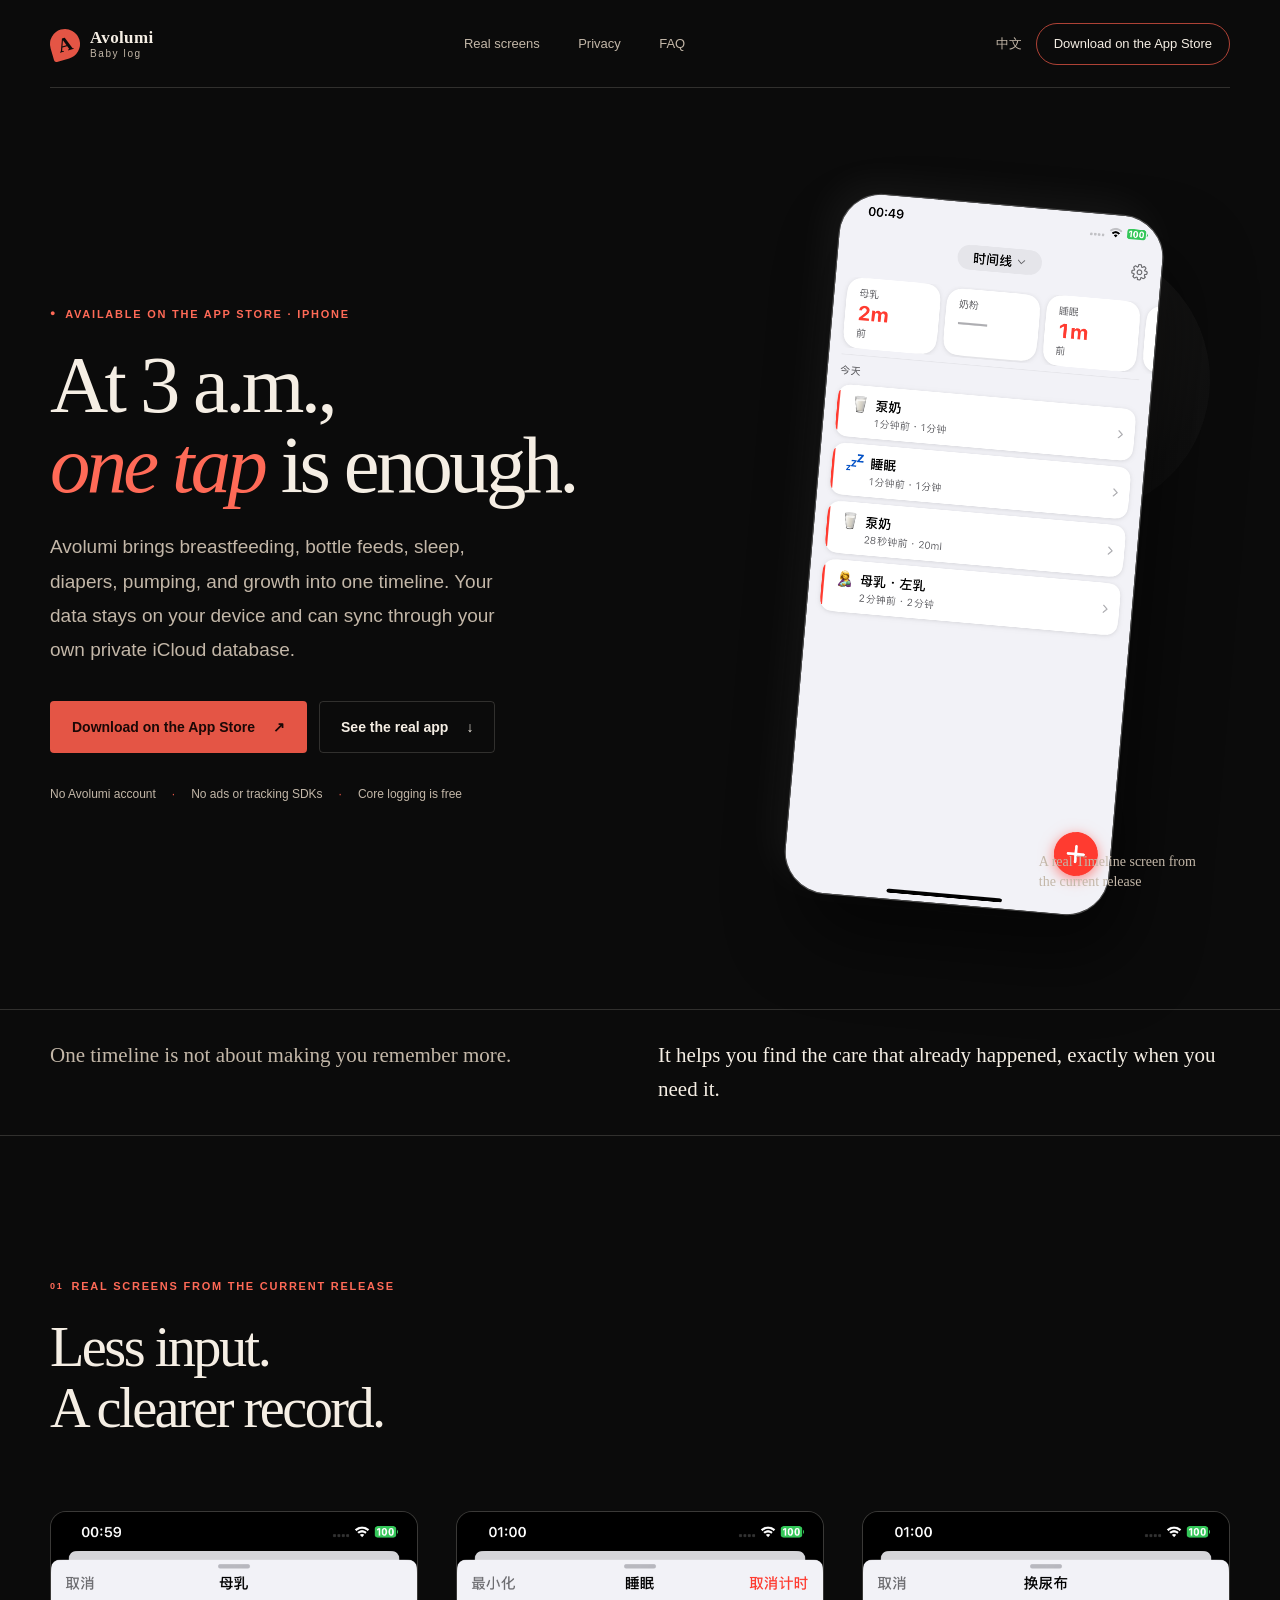
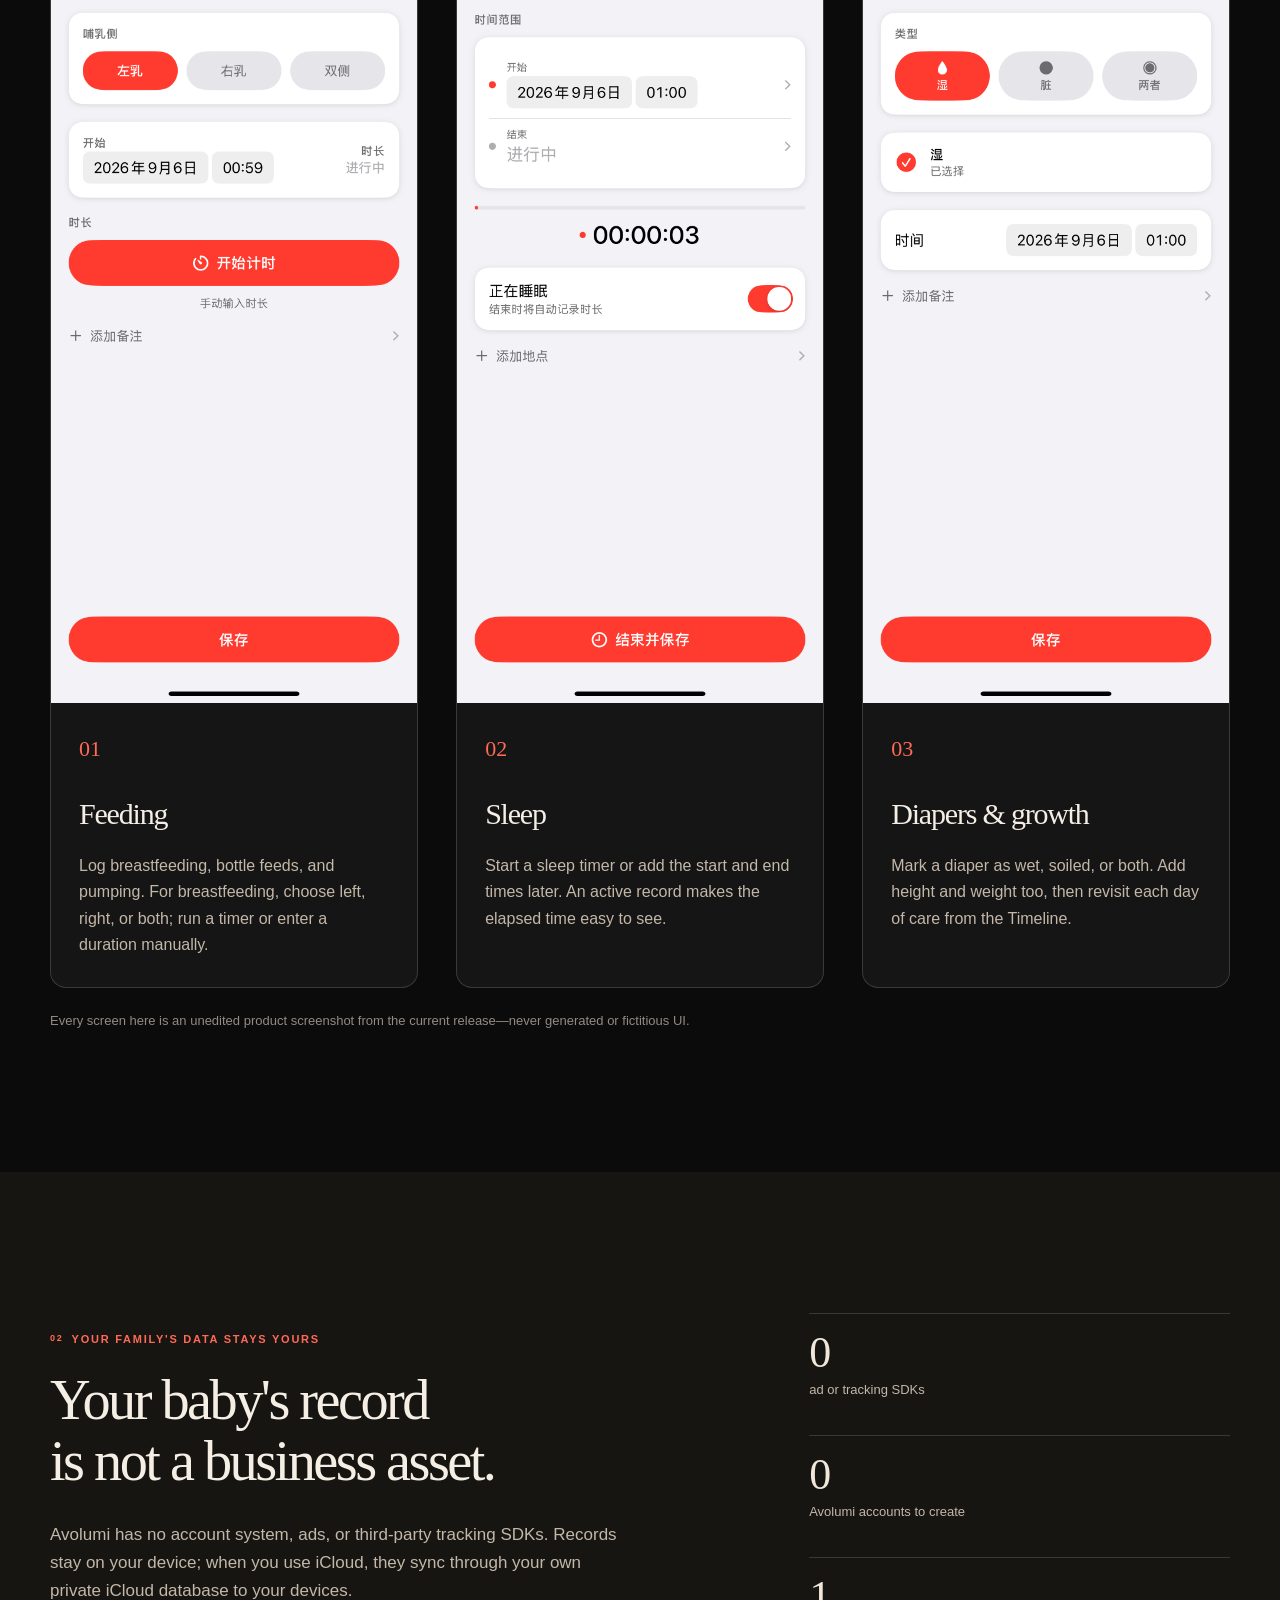
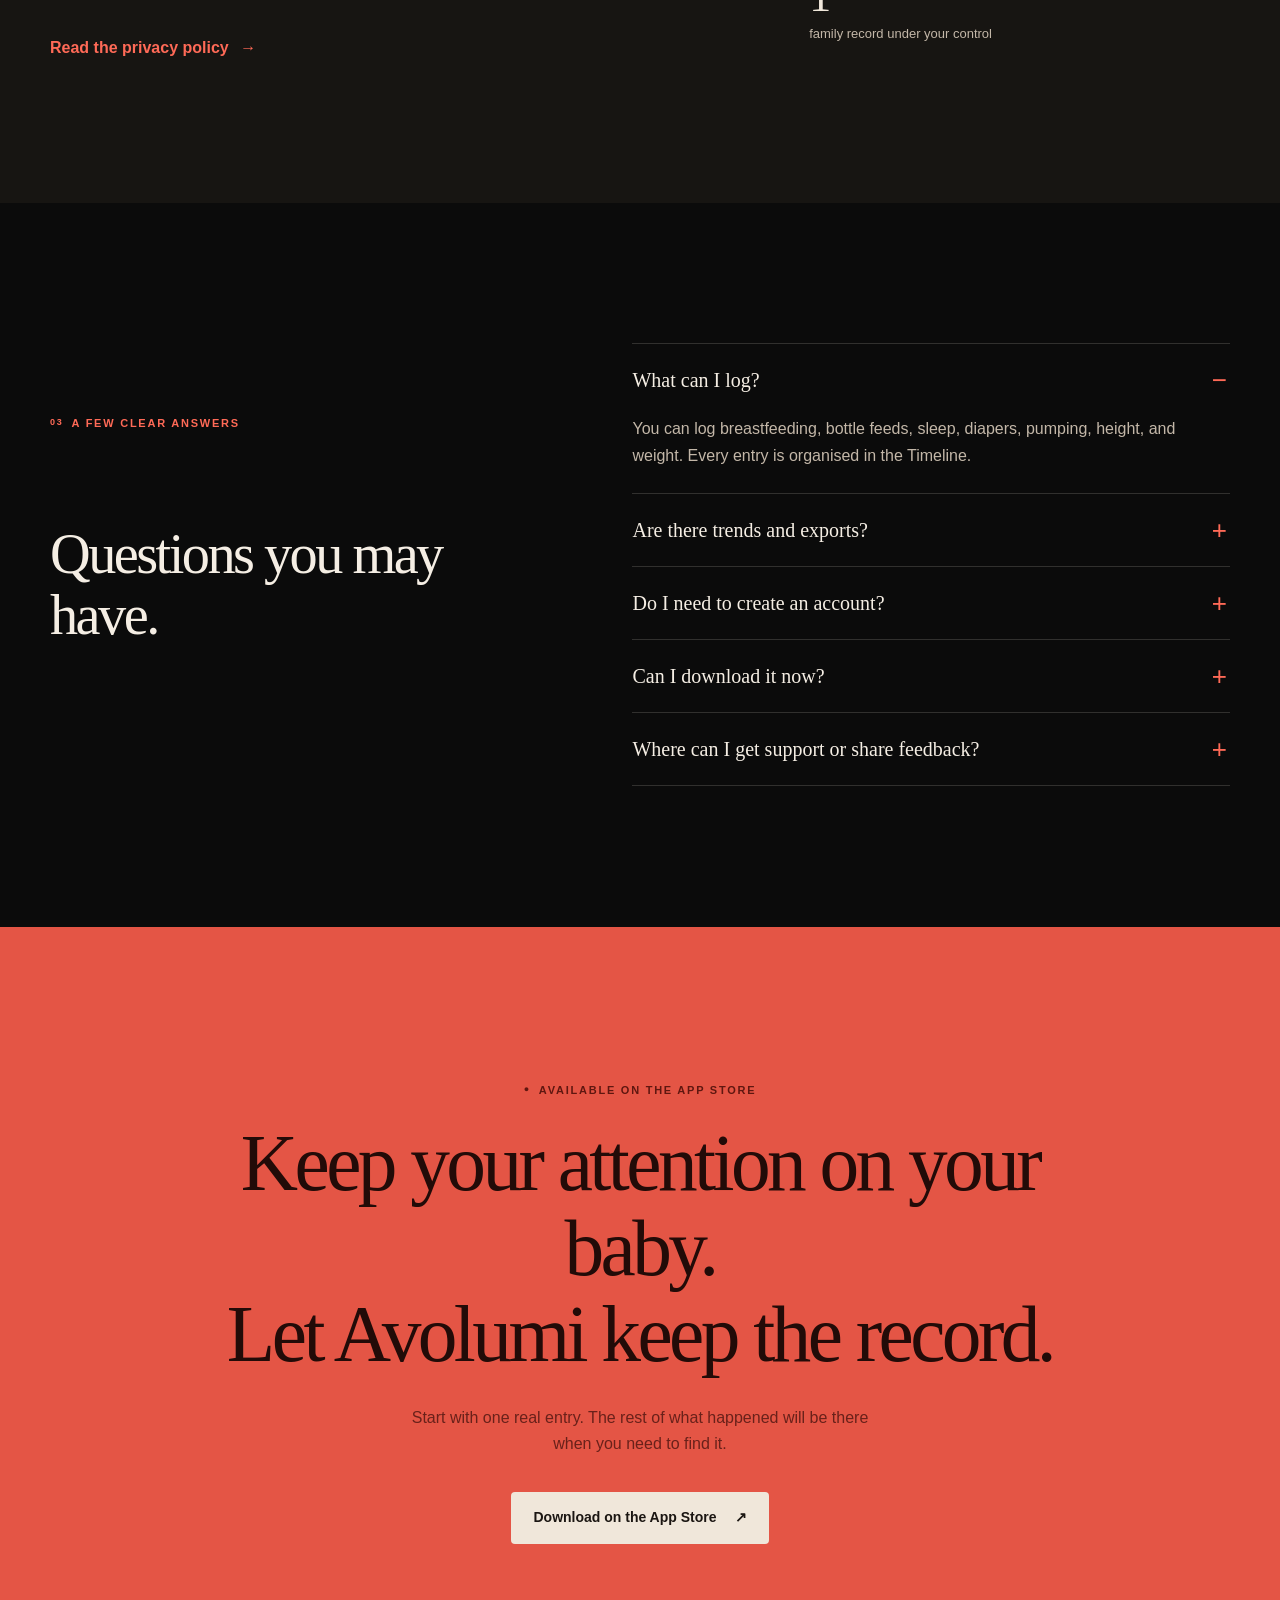
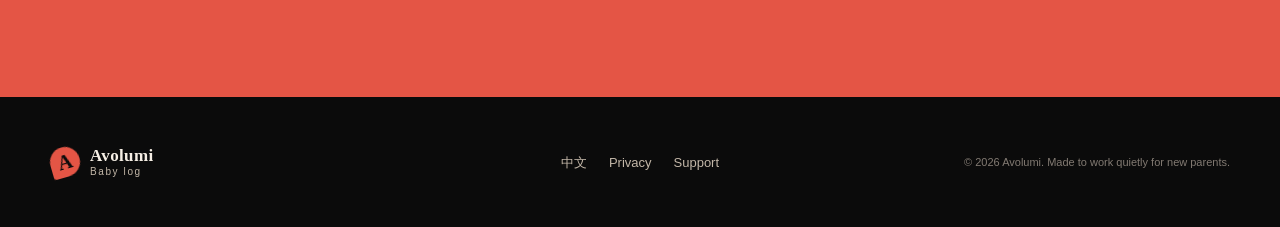
==== en/index.html @ 077c8b5e "Give international parents a complete product path Add an English landing page plus matching privacy" ====
<!doctype html>
<html lang="en">
  <head>
    <meta charset="utf-8">
    <meta name="viewport" content="width=device-width, initial-scale=1">
    <meta name="description" content="Avolumi is a private baby log for new parents. Track feeding, sleep, diapers, and growth in one real timeline.">
    <meta name="theme-color" content="#0b0b0b">
    <meta property="og:title" content="Avolumi | A calm baby log for new parents">
    <meta property="og:description" content="Track feeding, sleep, diapers, and growth. Your data stays on your device and in your own iCloud account.">
    <meta property="og:type" content="website">
    <title>Avolumi | A calm baby log for new parents</title>
    <link rel="stylesheet" href="../styles.css?v=20261005-bilingual-2">
  </head>
  <body>
    <a class="skip-link" href="#main">Skip to main content</a>

    <header class="site-header">
      <a class="brand" href="#top" aria-label="Avolumi home">
        <span class="brand-mark" aria-hidden="true">A</span>
        <span><strong>Avolumi</strong><small>Baby log</small></span>
      </a>
      <nav aria-label="Page navigation">
        <a href="#screens">Real screens</a>
        <a href="#privacy">Privacy</a>
        <a href="#faq">FAQ</a>
      </nav>
      <div class="header-actions">
        <a class="language-switch" href="../" hreflang="zh-Hans" lang="zh-Hans">中文</a>
        <a class="header-cta" href="https://apps.apple.com/app/id6807916555" target="_blank" rel="noopener">Download on the App Store</a>
      </div>
    </header>

    <main id="main">
      <section class="hero" id="top" aria-labelledby="hero-title">
        <div class="hero-copy reveal">
          <p class="eyebrow"><span aria-hidden="true">●</span> Available on the App Store · iPhone</p>
          <h1 id="hero-title">At 3 a.m.,<br><em>one tap</em> is enough.</h1>
          <p class="hero-lede">Avolumi brings breastfeeding, bottle feeds, sleep, diapers, pumping, and growth into one timeline. Your data stays on your device and can sync through your own private iCloud database.</p>
          <div class="hero-actions">
            <a class="button button-primary" href="https://apps.apple.com/app/id6807916555" target="_blank" rel="noopener">Download on the App Store <span aria-hidden="true">↗</span></a>
            <a class="button button-quiet" href="#screens">See the real app <span aria-hidden="true">↓</span></a>
          </div>
          <ul class="trust-list" aria-label="Product commitments">
            <li>No Avolumi account</li>
            <li>No ads or tracking SDKs</li>
            <li>Core logging is free</li>
          </ul>
        </div>

        <div class="hero-art reveal">
          <figure class="hero-shot">
            <img src="../assets/screenshots/timeline.png" alt="The real Avolumi Timeline screen with feeding, sleep, and diaper records">
            <figcaption>A real Timeline screen from the current release</figcaption>
          </figure>
        </div>
      </section>

      <section class="quiet-band" aria-label="Product positioning">
        <p>One timeline is not about making you remember more.</p>
        <p>It helps you find the care that already happened, exactly when you need it.</p>
      </section>

      <section class="screens section" id="screens" aria-labelledby="screens-title">
        <div class="section-heading reveal">
          <p class="eyebrow"><span aria-hidden="true">01</span> Real screens from the current release</p>
          <h2 id="screens-title">Less input.<br>A clearer record.</h2>
        </div>
        <div class="screen-grid">
          <article class="screen-card reveal">
            <img src="../assets/screenshots/breastfeeding.png" alt="The real Avolumi breastfeeding entry screen, with left, right, and duration controls">
            <div class="screen-copy">
              <p class="moment-number" aria-hidden="true">01</p>
              <h3>Feeding</h3>
              <p>Log breastfeeding, bottle feeds, and pumping. For breastfeeding, choose left, right, or both; run a timer or enter a duration manually.</p>
            </div>
          </article>
          <article class="screen-card reveal">
            <img src="../assets/screenshots/sleep.png" alt="The real Avolumi sleep timer screen showing an active sleep record">
            <div class="screen-copy">
              <p class="moment-number" aria-hidden="true">02</p>
              <h3>Sleep</h3>
              <p>Start a sleep timer or add the start and end times later. An active record makes the elapsed time easy to see.</p>
            </div>
          </article>
          <article class="screen-card reveal">
            <img src="../assets/screenshots/diaper.png" alt="The real Avolumi diaper entry screen with wet, soiled, and mixed options">
            <div class="screen-copy">
              <p class="moment-number" aria-hidden="true">03</p>
              <h3>Diapers &amp; growth</h3>
              <p>Mark a diaper as wet, soiled, or both. Add height and weight too, then revisit each day of care from the Timeline.</p>
            </div>
          </article>
        </div>
        <p class="screens-note">Every screen here is an unedited product screenshot from the current release—never generated or fictitious UI.</p>
      </section>

      <section class="privacy section" id="privacy" aria-labelledby="privacy-title">
        <div class="privacy-panel reveal">
          <div class="privacy-copy">
            <p class="eyebrow"><span aria-hidden="true">02</span> Your family's data stays yours</p>
            <h2 id="privacy-title">Your baby's record<br>is not a business asset.</h2>
            <p>Avolumi has no account system, ads, or third-party tracking SDKs. Records stay on your device; when you use iCloud, they sync through your own private iCloud database to your devices.</p>
            <a class="text-link" href="privacy.html">Read the privacy policy <span aria-hidden="true">→</span></a>
          </div>
          <dl class="privacy-facts">
            <div><dt>0</dt><dd>ad or tracking SDKs</dd></div>
            <div><dt>0</dt><dd>Avolumi accounts to create</dd></div>
            <div><dt>1</dt><dd>family record under your control</dd></div>
          </dl>
        </div>
      </section>

      <section class="faq section" id="faq" aria-labelledby="faq-title">
        <div class="section-heading reveal">
          <p class="eyebrow"><span aria-hidden="true">03</span> A few clear answers</p>
          <h2 id="faq-title">Questions you may have.</h2>
        </div>
        <div class="faq-list reveal">
          <details open>
            <summary>What can I log?</summary>
            <p>You can log breastfeeding, bottle feeds, sleep, diapers, pumping, height, and weight. Every entry is organised in the Timeline.</p>
          </details>
          <details>
            <summary>Are there trends and exports?</summary>
            <p>See feeding, sleep, and diaper trends, and export CSV data. Avolumi Premium also includes PDF record summaries, feeding-interval reminders, weekly summaries, and JSON backup and restore.</p>
          </details>
          <details>
            <summary>Do I need to create an account?</summary>
            <p>No. Core logging works locally on your device. If you choose to sync, iCloud uses your own Apple Account and private database.</p>
          </details>
          <details>
            <summary>Can I download it now?</summary>
            <p>Yes. Avolumi is available on the App Store for iPhone. Visit the App Store for the latest version, system requirements, and purchase options.</p>
          </details>
          <details>
            <summary>Where can I get support or share feedback?</summary>
            <p>Visit the support page to contact us. We especially want to know: which step made you pause for an extra second?</p>
          </details>
        </div>
      </section>

      <section class="closing" aria-labelledby="closing-title">
        <div class="closing-copy reveal">
          <p class="eyebrow"><span aria-hidden="true">●</span> Available on the App Store</p>
          <h2 id="closing-title">Keep your attention on your baby.<br>Let Avolumi keep the record.</h2>
          <p>Start with one real entry. The rest of what happened will be there when you need to find it.</p>
          <a class="button button-light" href="https://apps.apple.com/app/id6807916555" target="_blank" rel="noopener">Download on the App Store <span aria-hidden="true">↗</span></a>
        </div>
      </section>
    </main>

    <footer class="site-footer">
      <a class="brand" href="#top" aria-label="Back to the top of the Avolumi homepage">
        <span class="brand-mark" aria-hidden="true">A</span>
        <span><strong>Avolumi</strong><small>Baby log</small></span>
      </a>
      <div class="footer-links">
        <a href="../" hreflang="zh-Hans" lang="zh-Hans">中文</a>
        <a href="privacy.html">Privacy</a>
        <a href="support.html">Support</a>
      </div>
      <p>© 2026 Avolumi. Made to work quietly for new parents.</p>
    </footer>
  </body>
</html>
---- styles.css ----
:root {
  color-scheme: dark;
  --ink: #f5eee4;
  --muted: #c3b7a8;
  --night: #0b0b0b;
  --night-soft: #151515;
  --paper: #f0e7da;
  --red: #e45545;
  --red-bright: #ff6a57;
  --line: rgba(245, 238, 228, 0.16);
  --serif: "Iowan Old Style", "Songti SC", STSong, "Noto Serif CJK SC", serif;
  --sans: "Avenir Next", "PingFang SC", "Hiragino Sans GB", "Microsoft YaHei", sans-serif;
}

* { box-sizing: border-box; }

html { scroll-behavior: smooth; }

body {
  margin: 0;
  overflow-x: hidden;
  background: var(--night);
  color: var(--ink);
  font-family: var(--sans);
  font-size: 16px;
  line-height: 1.65;
}

a { color: inherit; }

:focus-visible {
  outline: 3px solid #fff1b8;
  outline-offset: 4px;
}

.skip-link {
  position: fixed;
  z-index: 20;
  top: -80px;
  left: 20px;
  padding: 10px 14px;
  border-radius: 8px;
  background: #fff1b8;
  color: #111;
  font-weight: 700;
  text-decoration: none;
}

.skip-link:focus { top: 16px; }

.site-header,
.site-footer {
  width: min(1180px, calc(100% - 48px));
  margin: 0 auto;
}

.site-header {
  min-height: 88px;
  display: flex;
  align-items: center;
  justify-content: space-between;
  gap: 24px;
  border-bottom: 1px solid var(--line);
}

.brand {
  display: inline-flex;
  align-items: center;
  gap: 10px;
  color: var(--ink);
  text-decoration: none;
  line-height: 1;
}

.brand-mark {
  display: grid;
  width: 30px;
  height: 30px;
  place-items: center;
  border-radius: 50% 50% 50% 8%;
  background: var(--red);
  color: var(--night);
  font-family: var(--serif);
  font-size: 20px;
  font-weight: 700;
  transform: rotate(-16deg);
}

.brand strong,
.brand small { display: block; }
.brand strong { font-family: var(--serif); font-size: 17px; letter-spacing: .02em; }
.brand small { margin-top: 3px; color: var(--muted); font-size: 10px; letter-spacing: .16em; }

nav { display: flex; align-items: center; gap: clamp(16px, 3vw, 40px); }
nav a,
.footer-links a {
  color: var(--muted);
  font-size: 13px;
  text-decoration: none;
}
nav a:hover,
.footer-links a:hover,
.text-link:hover { color: var(--ink); }

.header-actions {
  display: flex;
  align-items: center;
  gap: 14px;
}

.language-switch {
  flex: 0 0 auto;
  color: var(--muted);
  font-family: var(--serif);
  font-size: 13px;
  text-decoration: none;
  white-space: nowrap;
}

.language-switch:hover { color: var(--ink); }

.header-cta {
  min-height: 42px;
  display: inline-flex;
  align-items: center;
  padding: 0 17px;
  border: 1px solid rgba(228, 85, 69, .75);
  border-radius: 999px;
  color: var(--ink);
  font-size: 13px;
  text-decoration: none;
}

.header-cta:hover { background: var(--red); color: var(--night); }

.hero {
  width: min(1180px, calc(100% - 48px));
  min-height: calc(100vh - 88px);
  margin: 0 auto;
  display: grid;
  grid-template-columns: minmax(0, 1.06fr) minmax(380px, .94fr);
  align-items: center;
  gap: clamp(36px, 7vw, 116px);
  padding: clamp(70px, 9vw, 132px) 0 clamp(72px, 8vw, 112px);
}

.eyebrow {
  display: flex;
  align-items: center;
  gap: 8px;
  margin: 0 0 22px;
  color: var(--red-bright);
  font-size: 11px;
  font-weight: 700;
  letter-spacing: .16em;
  text-transform: uppercase;
}

.eyebrow span { font-size: 9px; }

h1, h2, h3, p { margin-top: 0; }
h1, h2 { font-family: var(--serif); font-weight: 500; letter-spacing: -.045em; }
h1 { max-width: 700px; margin-bottom: 26px; font-size: clamp(49px, 6.3vw, 90px); line-height: .99; }
h1 em { color: var(--red-bright); font-style: italic; }
h2 { margin-bottom: 0; font-size: clamp(38px, 4.4vw, 64px); line-height: 1.08; }

.hero-lede { max-width: 480px; margin-bottom: 34px; color: var(--muted); font-size: clamp(16px, 1.6vw, 19px); line-height: 1.8; }
.hero-actions { display: flex; flex-wrap: wrap; gap: 12px; }

.button {
  min-height: 52px;
  display: inline-flex;
  align-items: center;
  justify-content: center;
  gap: 18px;
  padding: 0 21px;
  border: 1px solid transparent;
  border-radius: 4px;
  font-size: 14px;
  font-weight: 700;
  text-decoration: none;
  transition: transform 180ms ease, background 180ms ease, color 180ms ease;
}

.button:hover { transform: translateY(-2px); }
.button-primary { background: var(--red); color: #1b0806; }
.button-primary:hover { background: var(--red-bright); }
.button-quiet { border-color: var(--line); color: var(--ink); }
.button-quiet:hover { border-color: var(--muted); }
.button-light { background: var(--paper); color: #1b1612; }
.button-light:hover { background: #fff7eb; }

.trust-list {
  display: flex;
  flex-wrap: wrap;
  gap: 16px;
  margin: 32px 0 0;
  padding: 0;
  color: var(--muted);
  font-size: 12px;
  list-style: none;
}
.trust-list li + li::before { content: "·"; padding-right: 16px; color: var(--red); }

.hero-art { position: relative; min-height: 570px; display: grid; place-items: center; }
.hero-art::before { position: absolute; top: 6%; right: 4%; width: 270px; height: 270px; border-radius: 50%; background: radial-gradient(circle at 32% 28%, #393633 0 4%, #1f1e1d 38%, #131313 72%); content: ""; opacity: .8; }
.hero-art::after { position: absolute; bottom: 7%; width: 300px; height: 30px; border-radius: 50%; background: #000; content: ""; filter: blur(24px); opacity: .85; }
.hero-shot { position: relative; z-index: 1; width: min(326px, 74vw); margin: 0; transform: rotate(5deg); }
.hero-shot img { display: block; width: 100%; border: 1px solid #4d4d4d; border-radius: 43px; box-shadow: 20px 42px 70px #0008, -12px -12px 38px #ffffff0d; }
.hero-shot figcaption { position: absolute; right: -104px; bottom: 28px; width: 175px; margin: 0; color: var(--muted); font-family: var(--serif); font-size: 14px; line-height: 1.45; transform: rotate(-5deg); }

.quiet-band { display: grid; grid-template-columns: 1fr 1fr; gap: 36px; padding: 28px max(24px, calc((100vw - 1180px) / 2)); border-top: 1px solid var(--line); border-bottom: 1px solid var(--line); color: var(--muted); font-family: var(--serif); font-size: clamp(16px, 1.8vw, 21px); }
.quiet-band p { margin: 0; }
.quiet-band p + p { color: var(--ink); }

.section { width: min(1180px, calc(100% - 48px)); margin: 0 auto; padding: clamp(88px, 11vw, 160px) 0; }
.section-heading { display: grid; gap: 0; max-width: 740px; }

.screen-grid { display: grid; grid-template-columns: repeat(3, 1fr); gap: clamp(20px, 3vw, 42px); margin-top: 72px; }
.screen-card { overflow: hidden; border: 1px solid var(--line); border-radius: 16px; background: var(--night-soft); }
.screen-card img { display: block; width: 100%; background: #000; }
.screen-copy { min-height: 235px; display: flex; flex-direction: column; padding: 28px; }
.moment-number { color: var(--red-bright); font-family: var(--serif); font-size: 22px; }
.screen-copy h3 { margin-bottom: 14px; font-family: var(--serif); font-size: 30px; font-weight: 500; letter-spacing: -.04em; }
.screen-copy > p:not(.moment-number) { margin-bottom: 0; color: var(--muted); }
.screens-note { margin: 22px 0 0; color: #938a84; font-size: 13px; }

.privacy { width: 100%; background: #171512; }
.privacy-panel { width: min(1180px, calc(100% - 48px)); margin: 0 auto; display: grid; grid-template-columns: 1.2fr .8fr; gap: clamp(40px, 10vw, 144px); align-items: end; }
.privacy-copy > p:not(.eyebrow) { max-width: 570px; margin: 30px 0; color: var(--muted); font-size: 17px; }
.text-link { color: var(--red-bright); font-weight: 700; text-decoration: none; }
.text-link span { padding-left: 7px; }
.privacy-facts { display: grid; gap: 18px; margin: 0; }
.privacy-facts div { padding: 17px 0; border-top: 1px solid var(--line); }
.privacy-facts dt { color: var(--paper); font-family: var(--serif); font-size: 44px; line-height: 1; }
.privacy-facts dd { margin: 4px 0 0; color: var(--muted); font-size: 13px; }

.faq { display: grid; grid-template-columns: .85fr 1.15fr; gap: clamp(42px, 11vw, 160px); }
.faq-list { border-top: 1px solid var(--line); }
details { border-bottom: 1px solid var(--line); }
summary { position: relative; min-height: 72px; display: flex; align-items: center; padding: 16px 42px 16px 0; cursor: pointer; font-family: var(--serif); font-size: 20px; list-style: none; }
summary::-webkit-details-marker { display: none; }
summary::after { position: absolute; right: 3px; content: "+"; color: var(--red-bright); font-family: var(--sans); font-size: 26px; font-weight: 300; }
details[open] summary::after { content: "−"; }
details p { max-width: 600px; padding: 0 0 24px; margin: 0; color: var(--muted); }

.closing { padding: clamp(84px, 12vw, 168px) 24px; background: var(--red); color: #220b08; }
.closing-copy { width: min(900px, 100%); margin: 0 auto; text-align: center; }
.closing .eyebrow { justify-content: center; color: #5f1710; }
.closing h2 { font-size: clamp(42px, 6.2vw, 85px); }
.closing p:not(.eyebrow) { max-width: 470px; margin: 27px auto 34px; color: #69211a; }

.site-footer { display: grid; grid-template-columns: 1fr auto 1fr; align-items: center; gap: 20px; min-height: 130px; }
.footer-links { display: flex; gap: 22px; }
.site-footer > p { justify-self: end; margin: 0; color: #827a72; font-size: 11px; text-align: right; }

.legal-page {
  width: min(780px, calc(100% - 48px));
  min-height: calc(100vh - 218px);
  margin: 0 auto;
  padding: clamp(72px, 10vw, 126px) 0;
}

.legal-page h1 { margin-bottom: 24px; font-size: clamp(48px, 6vw, 78px); }
.legal-page .legal-lede { max-width: 680px; color: var(--muted); font-size: 19px; line-height: 1.85; }
.legal-page section { margin-top: 52px; }
.legal-page section h2 { margin-bottom: 18px; font-size: 31px; }
.legal-page section h3 { margin: 27px 0 8px; font-family: var(--serif); font-size: 21px; font-weight: 500; }
.legal-page section p,
.legal-page li { color: var(--muted); }
.legal-page section a { color: var(--red-bright); }
.legal-page ul { padding-left: 22px; }
.legal-page li + li { margin-top: 8px; }
.legal-back { margin-top: 60px; }

.reveal { animation: rise 700ms both; }
.hero-art.reveal { animation-delay: 100ms; }
.screen-card:nth-child(2) { animation-delay: 100ms; }
.screen-card:nth-child(3) { animation-delay: 180ms; }
@keyframes rise { from { opacity: 0; transform: translateY(18px); } to { opacity: 1; transform: translateY(0); } }

@media (max-width: 760px) {
  .site-header { width: min(100% - 32px, 600px); min-height: 72px; }
  .site-header nav { display: none; }
  .header-actions { gap: 10px; }
  .language-switch { font-size: 12px; }
  .header-cta { min-height: 38px; padding: 0 13px; font-size: 12px; }
  .hero { width: min(100% - 40px, 600px); min-height: auto; grid-template-columns: 1fr; gap: 50px; padding: 72px 0 84px; }
  h1 { font-size: clamp(46px, 14vw, 64px); }
  .hero-art { min-height: 485px; }
  .hero-art::before { top: 0; right: 0; width: 210px; height: 210px; }
  .hero-shot { width: 278px; }
  .hero-shot img { border-radius: 37px; }
  .hero-shot figcaption { right: -70px; bottom: 12px; width: 145px; font-size: 12px; }
  .quiet-band { grid-template-columns: 1fr; gap: 12px; padding: 25px 20px; }
  .section { width: min(100% - 40px, 600px); padding: 84px 0; }
  .screen-grid { grid-template-columns: 1fr; margin-top: 48px; }
  .screen-copy { min-height: auto; }
  .privacy { width: 100%; }
  .privacy-panel { width: min(100% - 40px, 600px); grid-template-columns: 1fr; padding: 84px 0; }
  .privacy.section { padding: 0; }
  .faq { grid-template-columns: 1fr; gap: 48px; }
  .site-footer { width: min(100% - 40px, 600px); grid-template-columns: 1fr; gap: 20px; padding: 34px 0; }
  .site-footer > p { justify-self: start; text-align: left; }
  .legal-page { width: min(100% - 40px, 600px); min-height: auto; padding: 72px 0; }
}

@media (prefers-reduced-motion: reduce) {
  html { scroll-behavior: auto; }
  *, *::before, *::after { animation-duration: .01ms !important; animation-iteration-count: 1 !important; transition-duration: .01ms !important; }
}
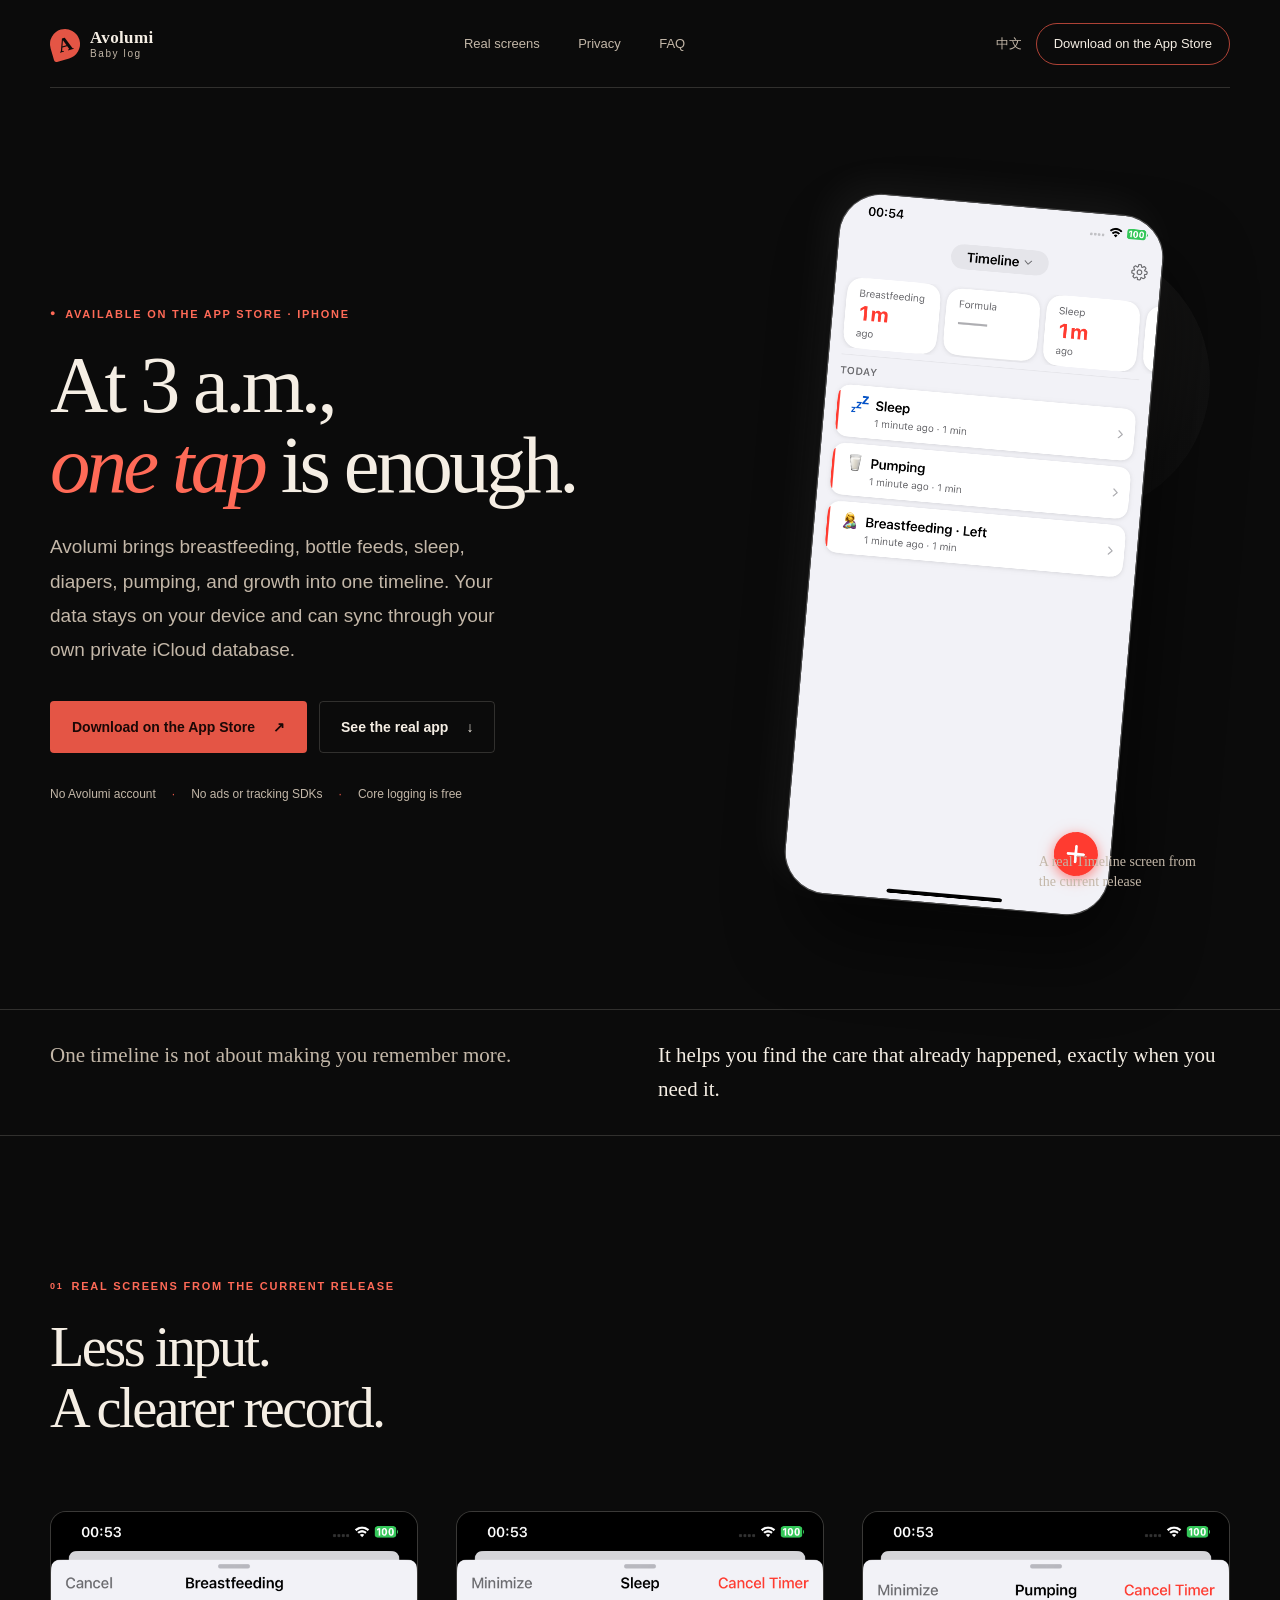
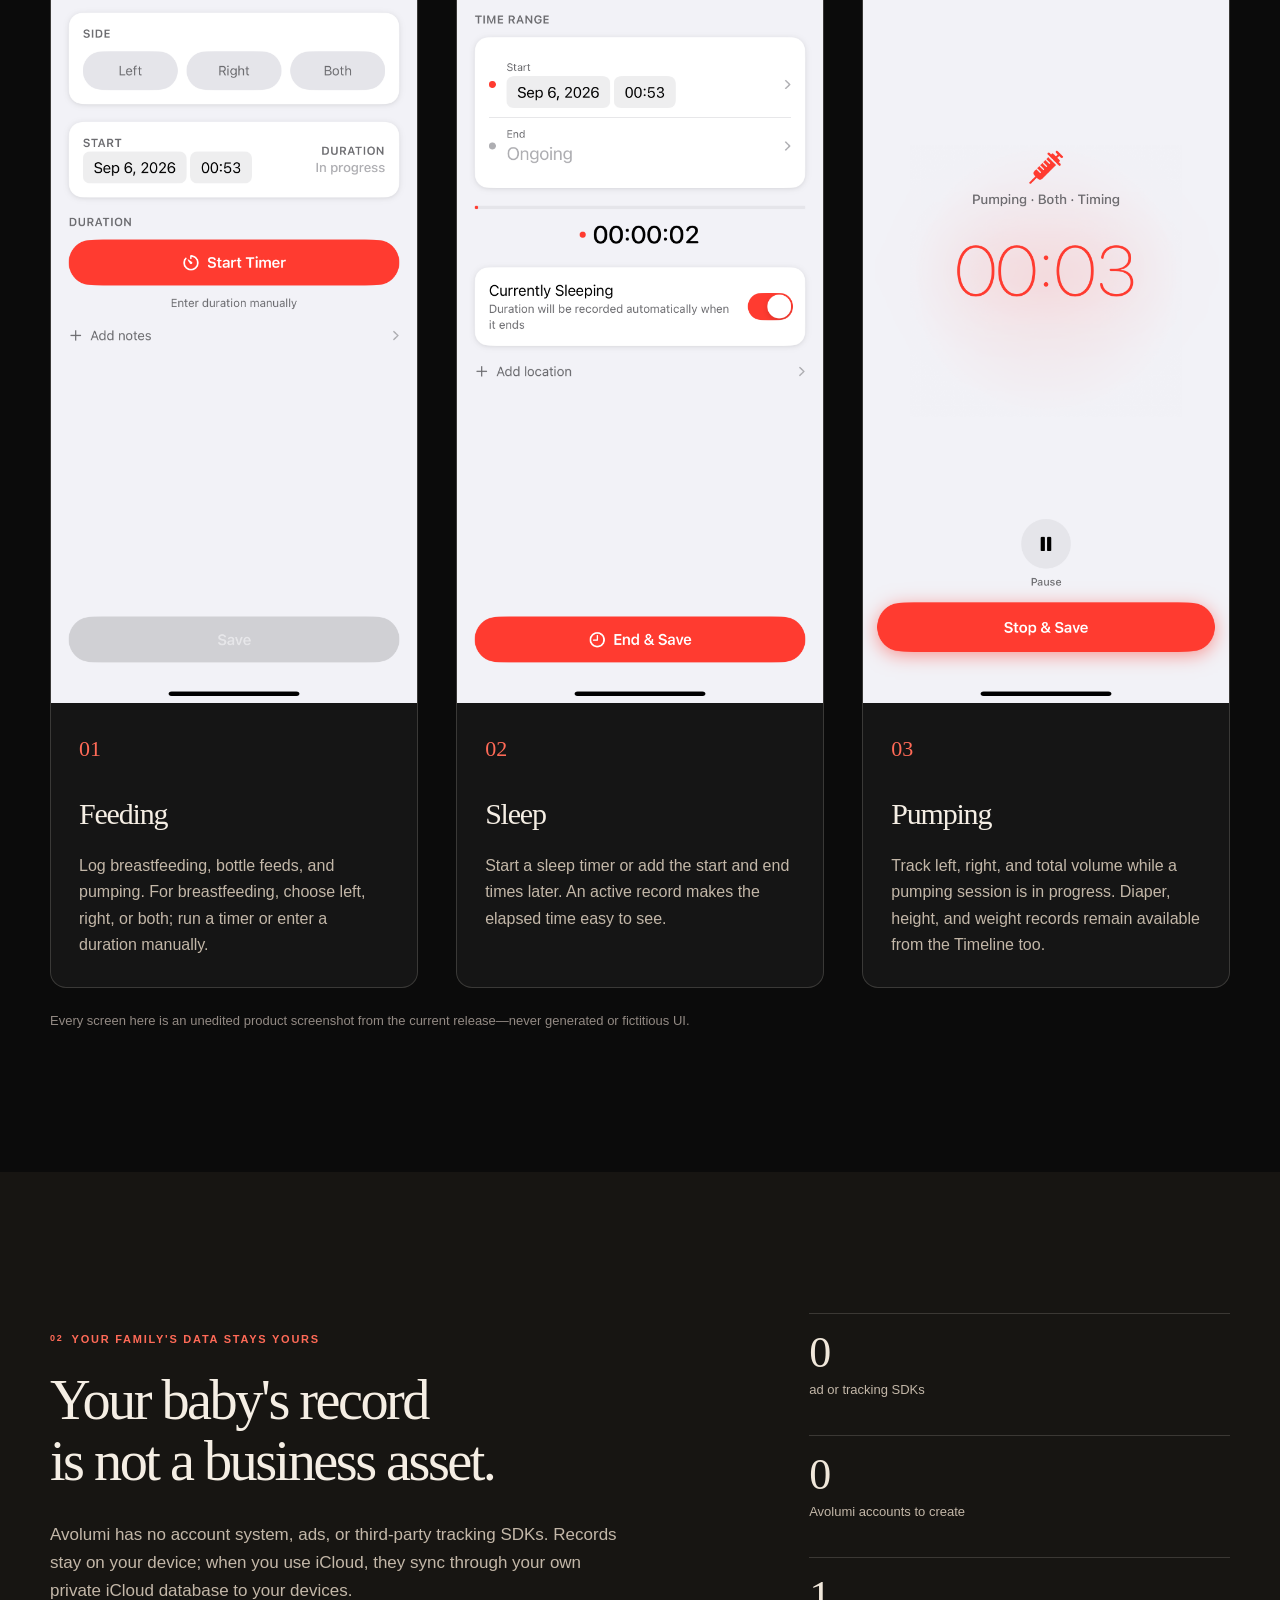
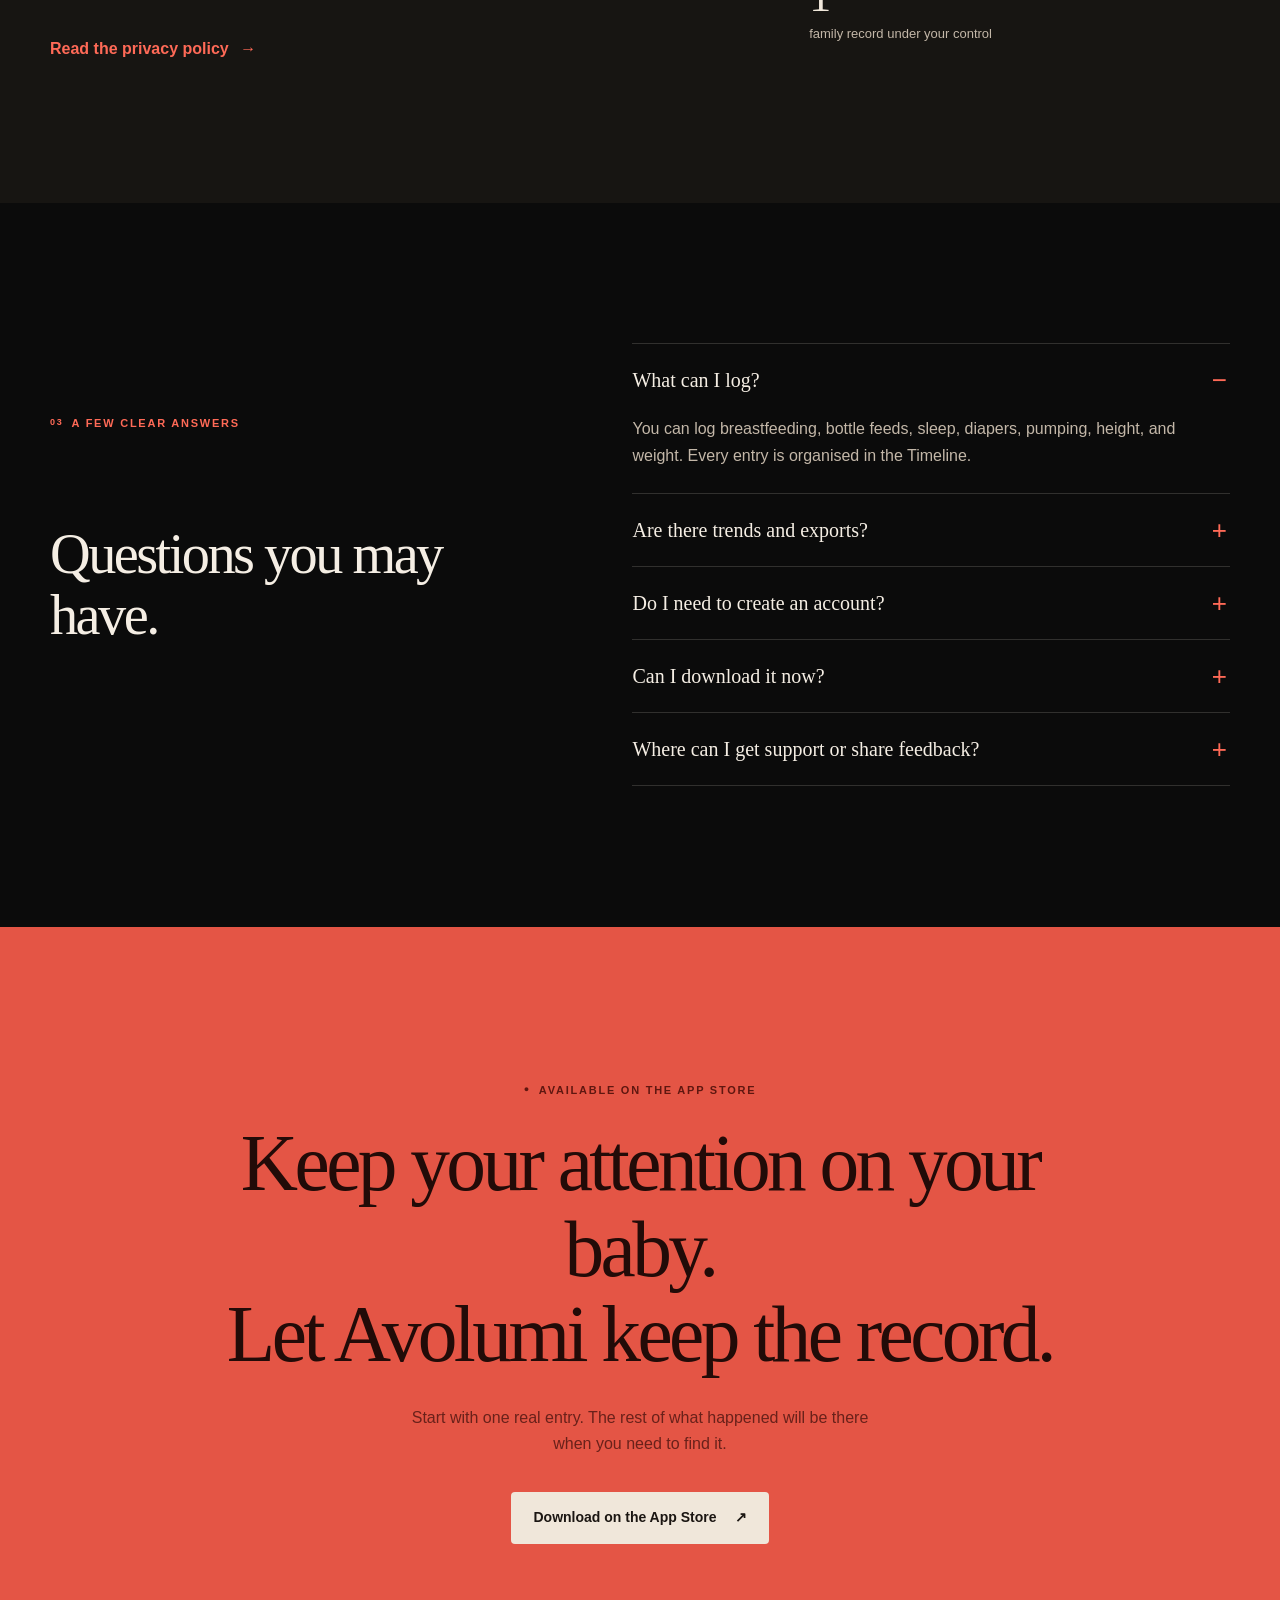
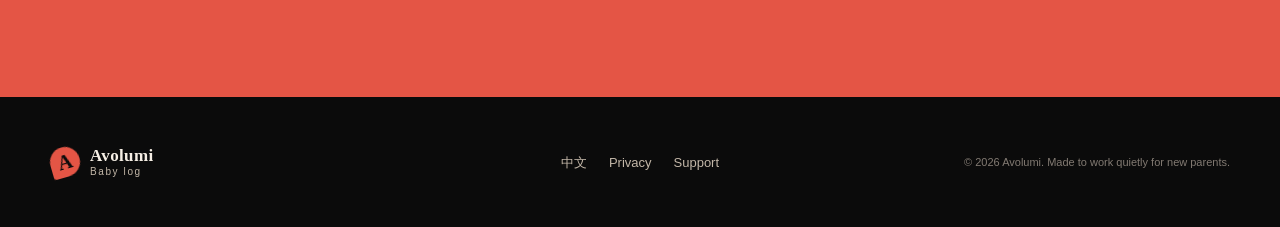
==== commit 4f3bf636: "Show English product UI to English-language visitors Constraint: The public landing must represent o" ====
--- a/en/index.html
+++ b/en/index.html
@@ -49,7 +49,7 @@
 
         <div class="hero-art reveal">
           <figure class="hero-shot">
-            <img src="../assets/screenshots/timeline.png" alt="The real Avolumi Timeline screen with feeding, sleep, and diaper records">
+            <img src="../assets/screenshots/en/timeline.png" alt="The real English Avolumi Timeline screen with feeding, sleep, and diaper records">
             <figcaption>A real Timeline screen from the current release</figcaption>
           </figure>
         </div>
@@ -67,7 +67,7 @@
         </div>
         <div class="screen-grid">
           <article class="screen-card reveal">
-            <img src="../assets/screenshots/breastfeeding.png" alt="The real Avolumi breastfeeding entry screen, with left, right, and duration controls">
+            <img src="../assets/screenshots/en/breastfeeding.png" alt="The real English Avolumi breastfeeding entry screen, with left, right, and duration controls">
             <div class="screen-copy">
               <p class="moment-number" aria-hidden="true">01</p>
               <h3>Feeding</h3>
@@ -75,7 +75,7 @@
             </div>
           </article>
           <article class="screen-card reveal">
-            <img src="../assets/screenshots/sleep.png" alt="The real Avolumi sleep timer screen showing an active sleep record">
+            <img src="../assets/screenshots/en/sleep.png" alt="The real English Avolumi sleep timer screen showing an active sleep record">
             <div class="screen-copy">
               <p class="moment-number" aria-hidden="true">02</p>
               <h3>Sleep</h3>
@@ -83,11 +83,11 @@
             </div>
           </article>
           <article class="screen-card reveal">
-            <img src="../assets/screenshots/diaper.png" alt="The real Avolumi diaper entry screen with wet, soiled, and mixed options">
+            <img src="../assets/screenshots/en/pumping.png" alt="The real English Avolumi pumping timer screen showing left, right, and total volume">
             <div class="screen-copy">
               <p class="moment-number" aria-hidden="true">03</p>
-              <h3>Diapers &amp; growth</h3>
-              <p>Mark a diaper as wet, soiled, or both. Add height and weight too, then revisit each day of care from the Timeline.</p>
+              <h3>Pumping</h3>
+              <p>Track left, right, and total volume while a pumping session is in progress. Diaper, height, and weight records remain available from the Timeline too.</p>
             </div>
           </article>
         </div>
